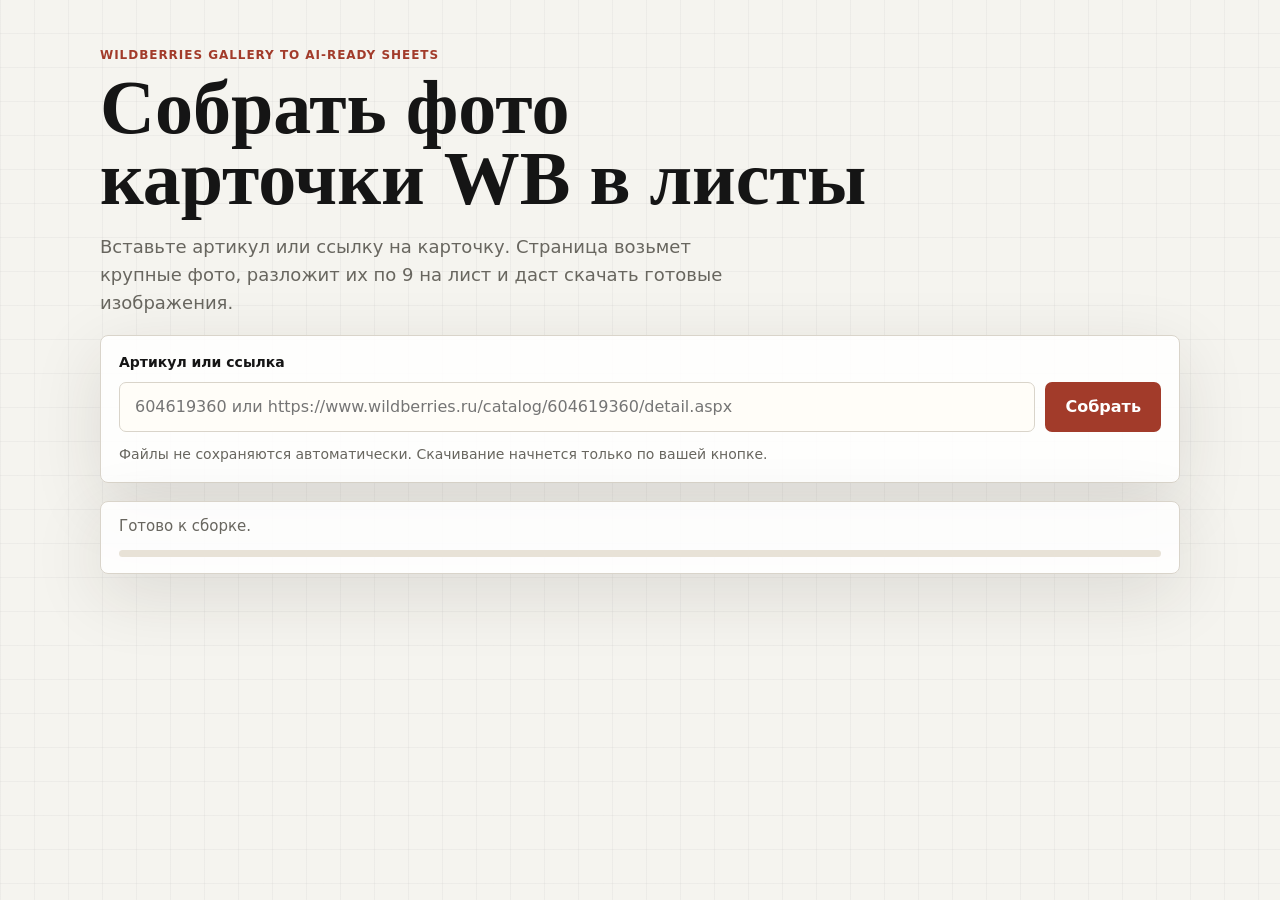
==== index.html @ 6176f63d "Initial GitHub Pages site" ====
<!doctype html>
<html lang="ru">
  <head>
    <meta charset="utf-8">
    <meta name="viewport" content="width=device-width, initial-scale=1">
    <title>WB Photo Sheet</title>
    <link rel="stylesheet" href="styles.css">
  </head>
  <body>
    <main class="app-shell">
      <section class="workspace" aria-labelledby="page-title">
        <div class="intro">
          <p class="kicker">Wildberries gallery to AI-ready sheets</p>
          <h1 id="page-title">Собрать фото карточки WB в листы</h1>
          <p class="lead">
            Вставьте артикул или ссылку на карточку. Страница возьмет крупные фото,
            разложит их по 9 на лист и даст скачать готовые изображения.
          </p>
        </div>

        <form id="sheet-form" class="control-panel">
          <label for="card-input">Артикул или ссылка</label>
          <div class="input-row">
            <input
              id="card-input"
              name="card"
              type="text"
              autocomplete="off"
              inputmode="url"
              placeholder="604619360 или https://www.wildberries.ru/catalog/604619360/detail.aspx"
              required
            >
            <button id="build-button" type="submit">Собрать</button>
          </div>
          <p class="hint">
            Файлы не сохраняются автоматически. Скачивание начнется только по вашей кнопке.
          </p>
        </form>

        <section class="status-panel" aria-live="polite">
          <div id="status" class="status">Готово к сборке.</div>
          <div class="meter" aria-hidden="true">
            <div id="meter-fill" class="meter-fill"></div>
          </div>
        </section>

        <section id="results" class="results" aria-label="Готовые листы"></section>
      </section>
    </main>

    <script src="app.js"></script>
  </body>
</html>
---- styles.css ----
:root {
  --bg: #f5f4ef;
  --ink: #151515;
  --muted: #68665f;
  --panel: #ffffff;
  --line: #d9d4ca;
  --accent: #a23b2a;
  --accent-dark: #7f2a1e;
  --focus: #1f6feb;
  --shadow: 0 20px 70px rgba(39, 34, 24, 0.12);
}

* {
  box-sizing: border-box;
}

body {
  margin: 0;
  min-height: 100vh;
  background:
    linear-gradient(90deg, rgba(21, 21, 21, 0.035) 1px, transparent 1px),
    linear-gradient(0deg, rgba(21, 21, 21, 0.035) 1px, transparent 1px),
    var(--bg);
  background-size: 34px 34px;
  color: var(--ink);
  font-family: Inter, ui-sans-serif, system-ui, -apple-system, BlinkMacSystemFont, "Segoe UI", sans-serif;
}

button,
input,
.download-link {
  font: inherit;
}

.app-shell {
  width: min(1080px, calc(100% - 28px));
  margin: 0 auto;
  padding: 48px 0;
}

.workspace {
  display: grid;
  gap: 18px;
}

.intro {
  max-width: 780px;
}

.kicker {
  margin: 0 0 10px;
  color: var(--accent);
  font-size: 12px;
  font-weight: 800;
  letter-spacing: 0.08em;
  text-transform: uppercase;
}

h1 {
  margin: 0;
  font-family: Georgia, "Times New Roman", serif;
  font-size: clamp(38px, 6vw, 76px);
  line-height: 0.94;
  letter-spacing: 0;
}

.lead {
  max-width: 660px;
  margin: 18px 0 0;
  color: var(--muted);
  font-size: 18px;
  line-height: 1.55;
}

.control-panel,
.status-panel,
.sheet-card {
  border: 1px solid var(--line);
  border-radius: 8px;
  background: rgba(255, 255, 255, 0.88);
  box-shadow: var(--shadow);
}

.control-panel {
  display: grid;
  gap: 12px;
  padding: 18px;
}

label {
  font-size: 14px;
  font-weight: 800;
}

.input-row {
  display: grid;
  grid-template-columns: 1fr auto;
  gap: 10px;
}

input {
  width: 100%;
  min-width: 0;
  border: 1px solid var(--line);
  border-radius: 7px;
  padding: 14px 15px;
  background: #fffdf8;
  color: var(--ink);
  outline: none;
}

input:focus {
  border-color: var(--focus);
  box-shadow: 0 0 0 3px rgba(31, 111, 235, 0.16);
}

button,
.download-link {
  display: inline-flex;
  align-items: center;
  justify-content: center;
  border: 0;
  border-radius: 7px;
  padding: 0 20px;
  min-height: 50px;
  background: var(--accent);
  color: #fff;
  font-weight: 800;
  text-decoration: none;
  cursor: pointer;
}

button:hover,
.download-link:hover {
  background: var(--accent-dark);
}

button:disabled {
  cursor: not-allowed;
  opacity: 0.55;
}

.download-link:focus-visible,
button:focus-visible {
  outline: 3px solid rgba(31, 111, 235, 0.42);
  outline-offset: 2px;
}

.hint {
  margin: 0;
  color: var(--muted);
  font-size: 14px;
  line-height: 1.45;
}

.status-panel {
  padding: 14px 18px 16px;
}

.status {
  color: var(--muted);
  font-size: 15px;
  line-height: 1.45;
}

.meter {
  height: 7px;
  margin-top: 12px;
  overflow: hidden;
  border-radius: 999px;
  background: #e8e2d7;
}

.meter-fill {
  width: 0;
  height: 100%;
  background: var(--accent);
  transition: width 180ms ease;
}

.results {
  display: grid;
  gap: 18px;
}

.download-all {
  justify-self: start;
}

.sheet-card {
  display: grid;
  gap: 14px;
  padding: 14px;
}

.sheet-card header {
  display: flex;
  align-items: center;
  justify-content: space-between;
  gap: 14px;
}

.sheet-title {
  margin: 0;
  font-size: 16px;
  font-weight: 900;
}

.sheet-meta {
  margin: 4px 0 0;
  color: var(--muted);
  font-size: 13px;
}

.sheet-card img {
  width: 100%;
  height: auto;
  border: 1px solid var(--line);
  border-radius: 6px;
  background: #fff;
}

.error {
  color: #8e1f12;
}

@media (max-width: 720px) {
  .app-shell {
    width: min(100% - 18px, 1080px);
    padding: 28px 0;
  }

  .input-row,
  .sheet-card header {
    grid-template-columns: 1fr;
    display: grid;
  }

  button {
    width: 100%;
  }
}
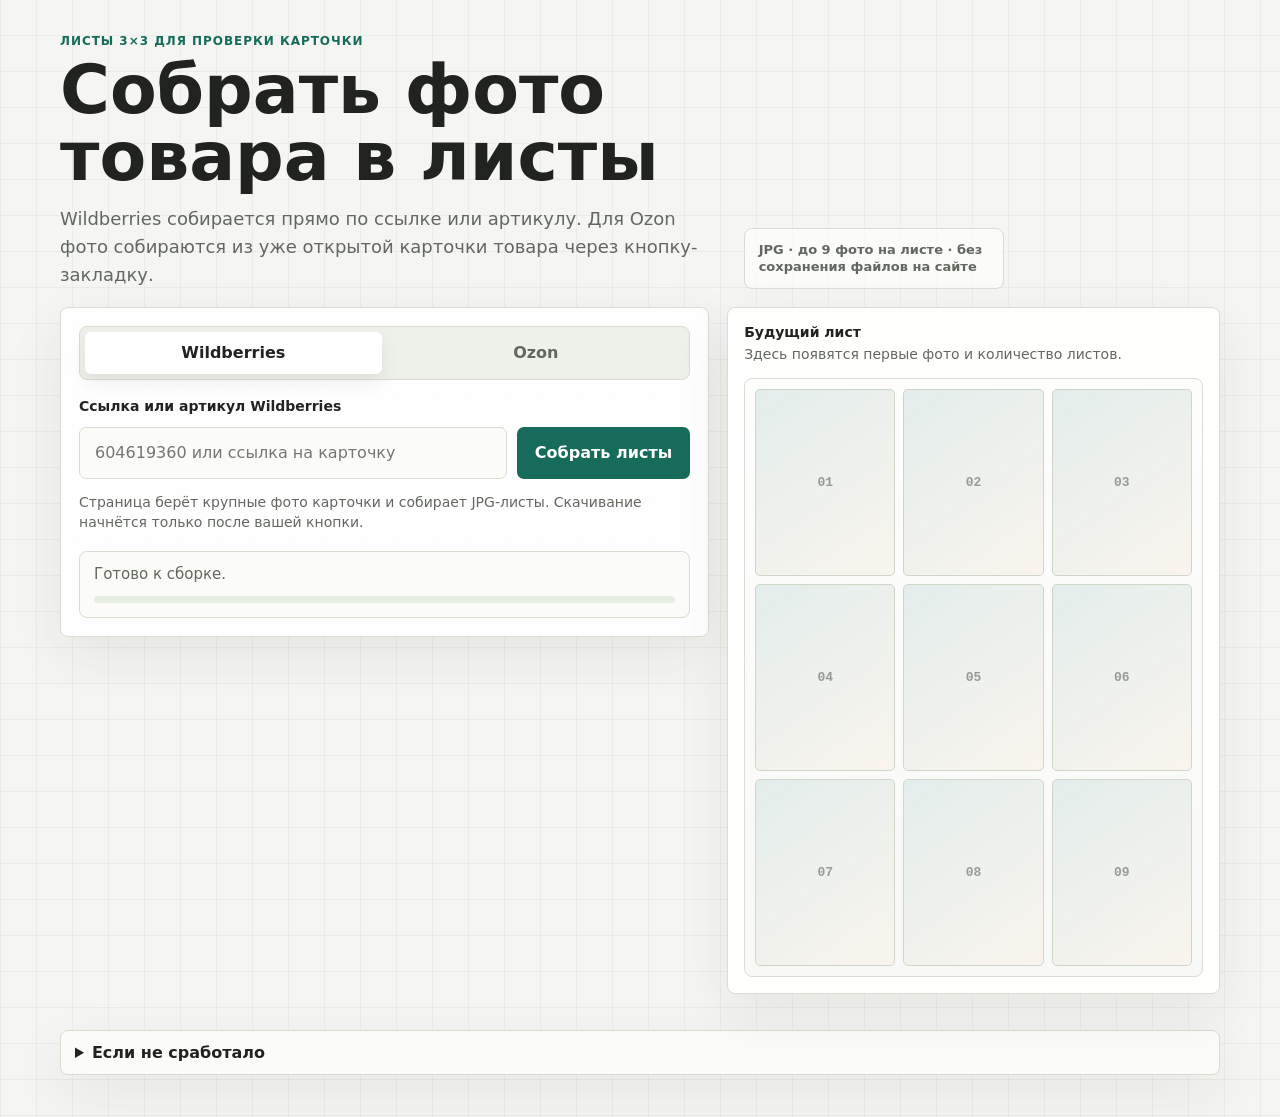
==== commit 321294f1: "Unify WB and Ozon photo sheet tool" ====
--- a/index.html
+++ b/index.html
@@ -3,49 +3,138 @@
   <head>
     <meta charset="utf-8">
     <meta name="viewport" content="width=device-width, initial-scale=1">
-    <title>WB Photo Sheet</title>
+    <title>Фото товара в листы 3×3</title>
     <link rel="stylesheet" href="styles.css">
   </head>
   <body>
     <main class="app-shell">
-      <section class="workspace" aria-labelledby="page-title">
-        <div class="intro">
-          <p class="kicker">Wildberries gallery to AI-ready sheets</p>
-          <h1 id="page-title">Собрать фото карточки WB в листы</h1>
+      <section class="tool-head" aria-labelledby="page-title">
+        <div>
+          <p class="kicker">Листы 3×3 для проверки карточки</p>
+          <h1 id="page-title">Собрать фото товара в листы</h1>
           <p class="lead">
-            Вставьте артикул или ссылку на карточку. Страница возьмет крупные фото,
-            разложит их по 9 на лист и даст скачать готовые изображения.
+            Wildberries собирается прямо по ссылке или артикулу. Для Ozon фото
+            собираются из уже открытой карточки товара через кнопку-закладку.
           </p>
         </div>
+        <p class="head-note">JPG · до 9 фото на листе · без сохранения файлов на сайте</p>
+      </section>
 
-        <form id="sheet-form" class="control-panel">
-          <label for="card-input">Артикул или ссылка</label>
-          <div class="input-row">
-            <input
-              id="card-input"
-              name="card"
-              type="text"
-              autocomplete="off"
-              inputmode="url"
-              placeholder="604619360 или https://www.wildberries.ru/catalog/604619360/detail.aspx"
-              required
+      <section class="tool-grid" aria-label="Инструмент сборки листов">
+        <section class="work-panel">
+          <div class="platform-switch" role="tablist" aria-label="Выбор площадки">
+            <button
+              id="tab-wb"
+              class="platform-tab is-active"
+              type="button"
+              role="tab"
+              aria-selected="true"
+              aria-controls="panel-wb"
+              data-platform="wb"
             >
-            <button id="build-button" type="submit">Собрать</button>
+              Wildberries
+            </button>
+            <button
+              id="tab-ozon"
+              class="platform-tab"
+              type="button"
+              role="tab"
+              aria-selected="false"
+              aria-controls="panel-ozon"
+              data-platform="ozon"
+            >
+              Ozon
+            </button>
           </div>
-          <p class="hint">
-            Файлы не сохраняются автоматически. Скачивание начнется только по вашей кнопке.
-          </p>
-        </form>
 
-        <section class="status-panel" aria-live="polite">
-          <div id="status" class="status">Готово к сборке.</div>
-          <div class="meter" aria-hidden="true">
-            <div id="meter-fill" class="meter-fill"></div>
-          </div>
+          <section id="panel-wb" class="platform-panel is-active" role="tabpanel" aria-labelledby="tab-wb">
+            <form id="sheet-form" class="wb-form">
+              <label for="card-input">Ссылка или артикул Wildberries</label>
+              <div class="input-row">
+                <input
+                  id="card-input"
+                  name="card"
+                  type="text"
+                  autocomplete="off"
+                  inputmode="url"
+                  placeholder="604619360 или ссылка на карточку"
+                  required
+                >
+                <button id="build-button" class="primary-action" type="submit">Собрать листы</button>
+              </div>
+              <p class="hint">
+                Страница берёт крупные фото карточки и собирает JPG-листы. Скачивание начнётся
+                только после вашей кнопки.
+              </p>
+            </form>
+          </section>
+
+          <section id="panel-ozon" class="platform-panel" role="tabpanel" aria-labelledby="tab-ozon" hidden>
+            <div class="ozon-steps">
+              <p class="panel-title">Фото собираются прямо из открытой страницы товара.</p>
+              <ol class="steps">
+                <li>Перетащите кнопку на панель закладок браузера.</li>
+                <li>Откройте нужную карточку Ozon и пролистайте галерею товара.</li>
+                <li>Нажмите эту закладку на странице товара и соберите листы.</li>
+              </ol>
+              <a id="bookmarklet-link" class="bookmarklet-button" href="#">Ozon фото в листы</a>
+              <p id="bookmarklet-status" class="hint">
+                Если автоматический выбор ошибся, в окне Ozon можно снять лишние фото перед сборкой.
+              </p>
+              <details class="compact-details">
+                <summary>Если перетаскивание не работает</summary>
+                <label for="bookmarklet-code">Код закладки</label>
+                <textarea id="bookmarklet-code" readonly rows="5"></textarea>
+                <button id="copy-button" class="secondary-action" type="button">Скопировать код</button>
+                <p id="copy-status" class="hint">
+                  Создайте обычную закладку и вставьте этот код в поле адреса.
+                </p>
+              </details>
+            </div>
+          </section>
+
+          <section class="status-panel" aria-live="polite">
+            <div id="status" class="status">Готово к сборке.</div>
+            <div class="meter" aria-hidden="true">
+              <div id="meter-fill" class="meter-fill"></div>
+            </div>
+          </section>
         </section>
 
-        <section id="results" class="results" aria-label="Готовые листы"></section>
+        <aside class="preview-panel" aria-label="Превью будущего листа">
+          <div class="preview-copy">
+            <p class="preview-label">Будущий лист</p>
+            <p id="plan-summary" class="plan-summary">Здесь появятся первые фото и количество листов.</p>
+          </div>
+          <div id="sheet-preview" class="sheet-preview" aria-label="Сетка 3 на 3">
+            <div class="preview-cell" data-preview-cell>01</div>
+            <div class="preview-cell" data-preview-cell>02</div>
+            <div class="preview-cell" data-preview-cell>03</div>
+            <div class="preview-cell" data-preview-cell>04</div>
+            <div class="preview-cell" data-preview-cell>05</div>
+            <div class="preview-cell" data-preview-cell>06</div>
+            <div class="preview-cell" data-preview-cell>07</div>
+            <div class="preview-cell" data-preview-cell>08</div>
+            <div class="preview-cell" data-preview-cell>09</div>
+          </div>
+        </aside>
       </section>
+
+      <section id="results" class="results" aria-label="Готовые листы"></section>
+
+      <details class="help-panel">
+        <summary>Если не сработало</summary>
+        <div class="help-grid">
+          <p>
+            Для Wildberries проверьте, что в поле есть артикул или ссылка на карточку. Если товар
+            удалён или фото недоступны на публичных серверах, страница покажет понятную ошибку.
+          </p>
+          <p>
+            Для Ozon откройте карточку товара, пролистайте галерею и нажмите кнопку-закладку ещё раз.
+            Если фото всё равно не находятся, пришлите ссылку на карточку для проверки.
+          </p>
+        </div>
+      </details>
     </main>
 
     <script src="app.js"></script>
--- a/styles.css
+++ b/styles.css
@@ -1,148 +1,269 @@
 :root {
-  --bg: #f5f4ef;
-  --ink: #151515;
-  --muted: #68665f;
+  --bg: #f5f6f3;
+  --ink: #20231f;
+  --muted: #62685f;
   --panel: #ffffff;
-  --line: #d9d4ca;
-  --accent: #a23b2a;
-  --accent-dark: #7f2a1e;
-  --focus: #1f6feb;
-  --shadow: 0 20px 70px rgba(39, 34, 24, 0.12);
+  --line: #d8ddd2;
+  --accent: #176b5b;
+  --accent-dark: #0f5548;
+  --warning: #b7791f;
+  --warning-soft: #fbf4e4;
+  --danger: #9f2418;
+  --paper: #fbfcf8;
+  --focus: #176b5b;
+  --shadow: 0 18px 55px rgba(32, 35, 31, 0.08);
 }
 
 * {
   box-sizing: border-box;
 }
 
+html {
+  min-width: 320px;
+}
+
 body {
   margin: 0;
   min-height: 100vh;
   background:
-    linear-gradient(90deg, rgba(21, 21, 21, 0.035) 1px, transparent 1px),
-    linear-gradient(0deg, rgba(21, 21, 21, 0.035) 1px, transparent 1px),
+    linear-gradient(90deg, rgba(32, 35, 31, 0.045) 1px, transparent 1px),
+    linear-gradient(0deg, rgba(32, 35, 31, 0.045) 1px, transparent 1px),
     var(--bg);
-  background-size: 34px 34px;
+  background-size: 36px 36px;
   color: var(--ink);
-  font-family: Inter, ui-sans-serif, system-ui, -apple-system, BlinkMacSystemFont, "Segoe UI", sans-serif;
+  font-family: Inter, "Segoe UI", system-ui, -apple-system, BlinkMacSystemFont, sans-serif;
 }
 
 button,
 input,
-.download-link {
+textarea,
+.download-link,
+.bookmarklet-button {
   font: inherit;
 }
 
+button,
+.download-link,
+.bookmarklet-button {
+  -webkit-tap-highlight-color: transparent;
+}
+
 .app-shell {
-  width: min(1080px, calc(100% - 28px));
+  width: min(1160px, calc(100% - 28px));
   margin: 0 auto;
-  padding: 48px 0;
-}
-
-.workspace {
-  display: grid;
-  gap: 18px;
-}
-
-.intro {
-  max-width: 780px;
+  padding: 34px 0 42px;
+}
+
+.tool-head {
+  display: grid;
+  grid-template-columns: minmax(0, 1fr) auto;
+  align-items: end;
+  gap: 24px;
+  padding: 0 0 18px;
 }
 
 .kicker {
-  margin: 0 0 10px;
+  margin: 0 0 9px;
   color: var(--accent);
   font-size: 12px;
-  font-weight: 800;
+  font-weight: 900;
   letter-spacing: 0.08em;
   text-transform: uppercase;
 }
 
 h1 {
-  margin: 0;
-  font-family: Georgia, "Times New Roman", serif;
-  font-size: clamp(38px, 6vw, 76px);
-  line-height: 0.94;
+  max-width: 820px;
+  margin: 0;
+  font-family: Manrope, Inter, "Segoe UI", system-ui, sans-serif;
+  font-size: clamp(34px, 5.6vw, 68px);
+  font-weight: 900;
+  line-height: 0.98;
   letter-spacing: 0;
 }
 
 .lead {
-  max-width: 660px;
-  margin: 18px 0 0;
-  color: var(--muted);
-  font-size: 18px;
+  max-width: 760px;
+  margin: 15px 0 0;
+  color: var(--muted);
+  font-size: clamp(16px, 2vw, 18px);
   line-height: 1.55;
 }
 
-.control-panel,
-.status-panel,
-.sheet-card {
+.head-note {
+  width: min(260px, 100%);
+  margin: 0;
+  padding: 12px 14px;
   border: 1px solid var(--line);
   border-radius: 8px;
-  background: rgba(255, 255, 255, 0.88);
+  background: rgba(255, 255, 255, 0.64);
+  color: var(--muted);
+  font-size: 13px;
+  font-weight: 750;
+  line-height: 1.35;
+}
+
+.tool-grid {
+  display: grid;
+  grid-template-columns: minmax(0, 1.08fr) minmax(320px, 0.82fr);
+  gap: 18px;
+  align-items: start;
+}
+
+.work-panel,
+.preview-panel,
+.sheet-card,
+.help-panel {
+  border: 1px solid var(--line);
+  border-radius: 8px;
+  background: rgba(255, 255, 255, 0.92);
   box-shadow: var(--shadow);
 }
 
-.control-panel {
-  display: grid;
-  gap: 12px;
+.work-panel {
+  display: grid;
+  gap: 18px;
   padding: 18px;
 }
 
-label {
+.platform-switch {
+  display: grid;
+  grid-template-columns: 1fr 1fr;
+  gap: 6px;
+  padding: 5px;
+  border: 1px solid var(--line);
+  border-radius: 8px;
+  background: #eef1ea;
+}
+
+.platform-tab {
+  min-height: 42px;
+  border: 0;
+  border-radius: 6px;
+  background: transparent;
+  color: var(--muted);
+  font-weight: 900;
+  cursor: pointer;
+}
+
+.platform-tab.is-active {
+  background: var(--panel);
+  color: var(--ink);
+  box-shadow: 0 8px 18px rgba(32, 35, 31, 0.08);
+}
+
+.platform-panel {
+  display: grid;
+  gap: 14px;
+}
+
+.wb-form,
+.ozon-steps {
+  display: grid;
+  gap: 13px;
+}
+
+label,
+.panel-title,
+.preview-label {
+  margin: 0;
   font-size: 14px;
-  font-weight: 800;
+  font-weight: 900;
+}
+
+.panel-title {
+  font-size: 16px;
 }
 
 .input-row {
   display: grid;
-  grid-template-columns: 1fr auto;
+  grid-template-columns: minmax(0, 1fr) auto;
   gap: 10px;
 }
 
-input {
+input,
+textarea {
   width: 100%;
   min-width: 0;
   border: 1px solid var(--line);
   border-radius: 7px;
-  padding: 14px 15px;
-  background: #fffdf8;
+  background: var(--paper);
   color: var(--ink);
   outline: none;
 }
 
-input:focus {
+input {
+  min-height: 52px;
+  padding: 14px 15px;
+}
+
+textarea {
+  resize: vertical;
+  padding: 12px 13px;
+  font: 12px/1.45 ui-monospace, SFMono-Regular, Consolas, "Liberation Mono", monospace;
+}
+
+input:focus,
+textarea:focus {
   border-color: var(--focus);
-  box-shadow: 0 0 0 3px rgba(31, 111, 235, 0.16);
-}
-
-button,
-.download-link {
+  box-shadow: 0 0 0 3px rgba(23, 107, 91, 0.16);
+}
+
+.primary-action,
+.secondary-action,
+.download-link,
+.bookmarklet-button {
   display: inline-flex;
   align-items: center;
   justify-content: center;
+  min-height: 50px;
   border: 0;
   border-radius: 7px;
-  padding: 0 20px;
-  min-height: 50px;
+  padding: 0 18px;
   background: var(--accent);
   color: #fff;
-  font-weight: 800;
+  font-weight: 900;
   text-decoration: none;
   cursor: pointer;
-}
-
-button:hover,
+  white-space: nowrap;
+}
+
+.secondary-action {
+  min-height: 42px;
+  justify-self: start;
+  background: var(--ink);
+}
+
+.bookmarklet-button {
+  justify-self: start;
+  border: 1px dashed rgba(23, 107, 91, 0.72);
+  background: #e8f2ee;
+  color: var(--accent-dark);
+  cursor: grab;
+}
+
+.primary-action:hover,
 .download-link:hover {
   background: var(--accent-dark);
 }
 
+.secondary-action:hover {
+  background: #11130f;
+}
+
+.bookmarklet-button:hover {
+  background: #dcece7;
+}
+
 button:disabled {
   cursor: not-allowed;
-  opacity: 0.55;
+  opacity: 0.58;
 }
 
 .download-link:focus-visible,
-button:focus-visible {
-  outline: 3px solid rgba(31, 111, 235, 0.42);
+.bookmarklet-button:focus-visible,
+button:focus-visible,
+summary:focus-visible {
+  outline: 3px solid rgba(23, 107, 91, 0.34);
   outline-offset: 2px;
 }
 
@@ -153,8 +274,45 @@
   line-height: 1.45;
 }
 
+.steps {
+  display: grid;
+  gap: 8px;
+  margin: 0;
+  padding-left: 22px;
+  color: var(--muted);
+  line-height: 1.45;
+}
+
+.steps li::marker {
+  color: var(--accent);
+  font-weight: 900;
+}
+
+.compact-details,
+.help-panel {
+  padding: 12px 14px;
+  border: 1px solid var(--line);
+  border-radius: 8px;
+  background: #fbfcf8;
+}
+
+.compact-details summary,
+.help-panel summary {
+  cursor: pointer;
+  color: var(--ink);
+  font-weight: 900;
+}
+
+.compact-details[open] {
+  display: grid;
+  gap: 10px;
+}
+
 .status-panel {
-  padding: 14px 18px 16px;
+  padding: 12px 14px 14px;
+  border: 1px solid var(--line);
+  border-radius: 8px;
+  background: #fbfcf8;
 }
 
 .status {
@@ -165,10 +323,10 @@
 
 .meter {
   height: 7px;
-  margin-top: 12px;
+  margin-top: 11px;
   overflow: hidden;
   border-radius: 999px;
-  background: #e8e2d7;
+  background: #e8ede3;
 }
 
 .meter-fill {
@@ -178,9 +336,67 @@
   transition: width 180ms ease;
 }
 
+.preview-panel {
+  position: sticky;
+  top: 18px;
+  display: grid;
+  gap: 14px;
+  padding: 16px;
+}
+
+.preview-copy {
+  display: grid;
+  gap: 4px;
+}
+
+.plan-summary {
+  margin: 0;
+  color: var(--muted);
+  font-size: 14px;
+  line-height: 1.45;
+}
+
+.sheet-preview {
+  display: grid;
+  grid-template-columns: repeat(3, minmax(0, 1fr));
+  gap: 8px;
+  padding: 10px;
+  border: 1px solid var(--line);
+  border-radius: 8px;
+  background:
+    linear-gradient(180deg, rgba(255, 255, 255, 0.88), rgba(255, 255, 255, 0.6)),
+    #eef1ea;
+}
+
+.preview-cell {
+  display: flex;
+  align-items: center;
+  justify-content: center;
+  aspect-ratio: 3 / 4;
+  min-width: 0;
+  overflow: hidden;
+  border: 1px solid #cfd6c8;
+  border-radius: 5px;
+  background:
+    linear-gradient(145deg, rgba(23, 107, 91, 0.12), rgba(183, 121, 31, 0.08)),
+    #fff;
+  color: rgba(32, 35, 31, 0.42);
+  font-family: ui-monospace, SFMono-Regular, Consolas, "Liberation Mono", monospace;
+  font-size: 13px;
+  font-weight: 800;
+}
+
+.preview-cell img {
+  width: 100%;
+  height: 100%;
+  object-fit: cover;
+  display: block;
+}
+
 .results {
   display: grid;
-  gap: 18px;
+  gap: 16px;
+  margin-top: 18px;
 }
 
 .download-all {
@@ -220,23 +436,93 @@
   background: #fff;
 }
 
+.help-panel {
+  margin-top: 18px;
+}
+
+.help-grid {
+  display: grid;
+  grid-template-columns: 1fr 1fr;
+  gap: 18px;
+  margin-top: 12px;
+}
+
+.help-grid p {
+  margin: 0;
+  color: var(--muted);
+  font-size: 14px;
+  line-height: 1.5;
+}
+
 .error {
-  color: #8e1f12;
-}
-
-@media (max-width: 720px) {
+  color: var(--danger);
+}
+
+.warning-note {
+  color: var(--warning);
+}
+
+[hidden] {
+  display: none !important;
+}
+
+@media (max-width: 900px) {
+  .tool-head,
+  .tool-grid,
+  .help-grid {
+    grid-template-columns: 1fr;
+  }
+
+  .head-note {
+    width: 100%;
+  }
+
+  .preview-panel {
+    position: static;
+  }
+}
+
+@media (max-width: 620px) {
   .app-shell {
-    width: min(100% - 18px, 1080px);
-    padding: 28px 0;
+    width: min(100% - 18px, 1160px);
+    padding: 24px 0 32px;
+  }
+
+  .tool-head {
+    gap: 16px;
+  }
+
+  .work-panel,
+  .preview-panel,
+  .sheet-card {
+    padding: 12px;
   }
 
   .input-row,
   .sheet-card header {
+    display: grid;
     grid-template-columns: 1fr;
-    display: grid;
-  }
-
-  button {
+  }
+
+  .primary-action,
+  .download-link {
     width: 100%;
   }
-}
+
+  .bookmarklet-button,
+  .secondary-action {
+    width: 100%;
+    white-space: normal;
+    text-align: center;
+  }
+
+  .platform-tab {
+    min-height: 40px;
+    font-size: 14px;
+  }
+
+  .sheet-preview {
+    gap: 6px;
+    padding: 8px;
+  }
+}
